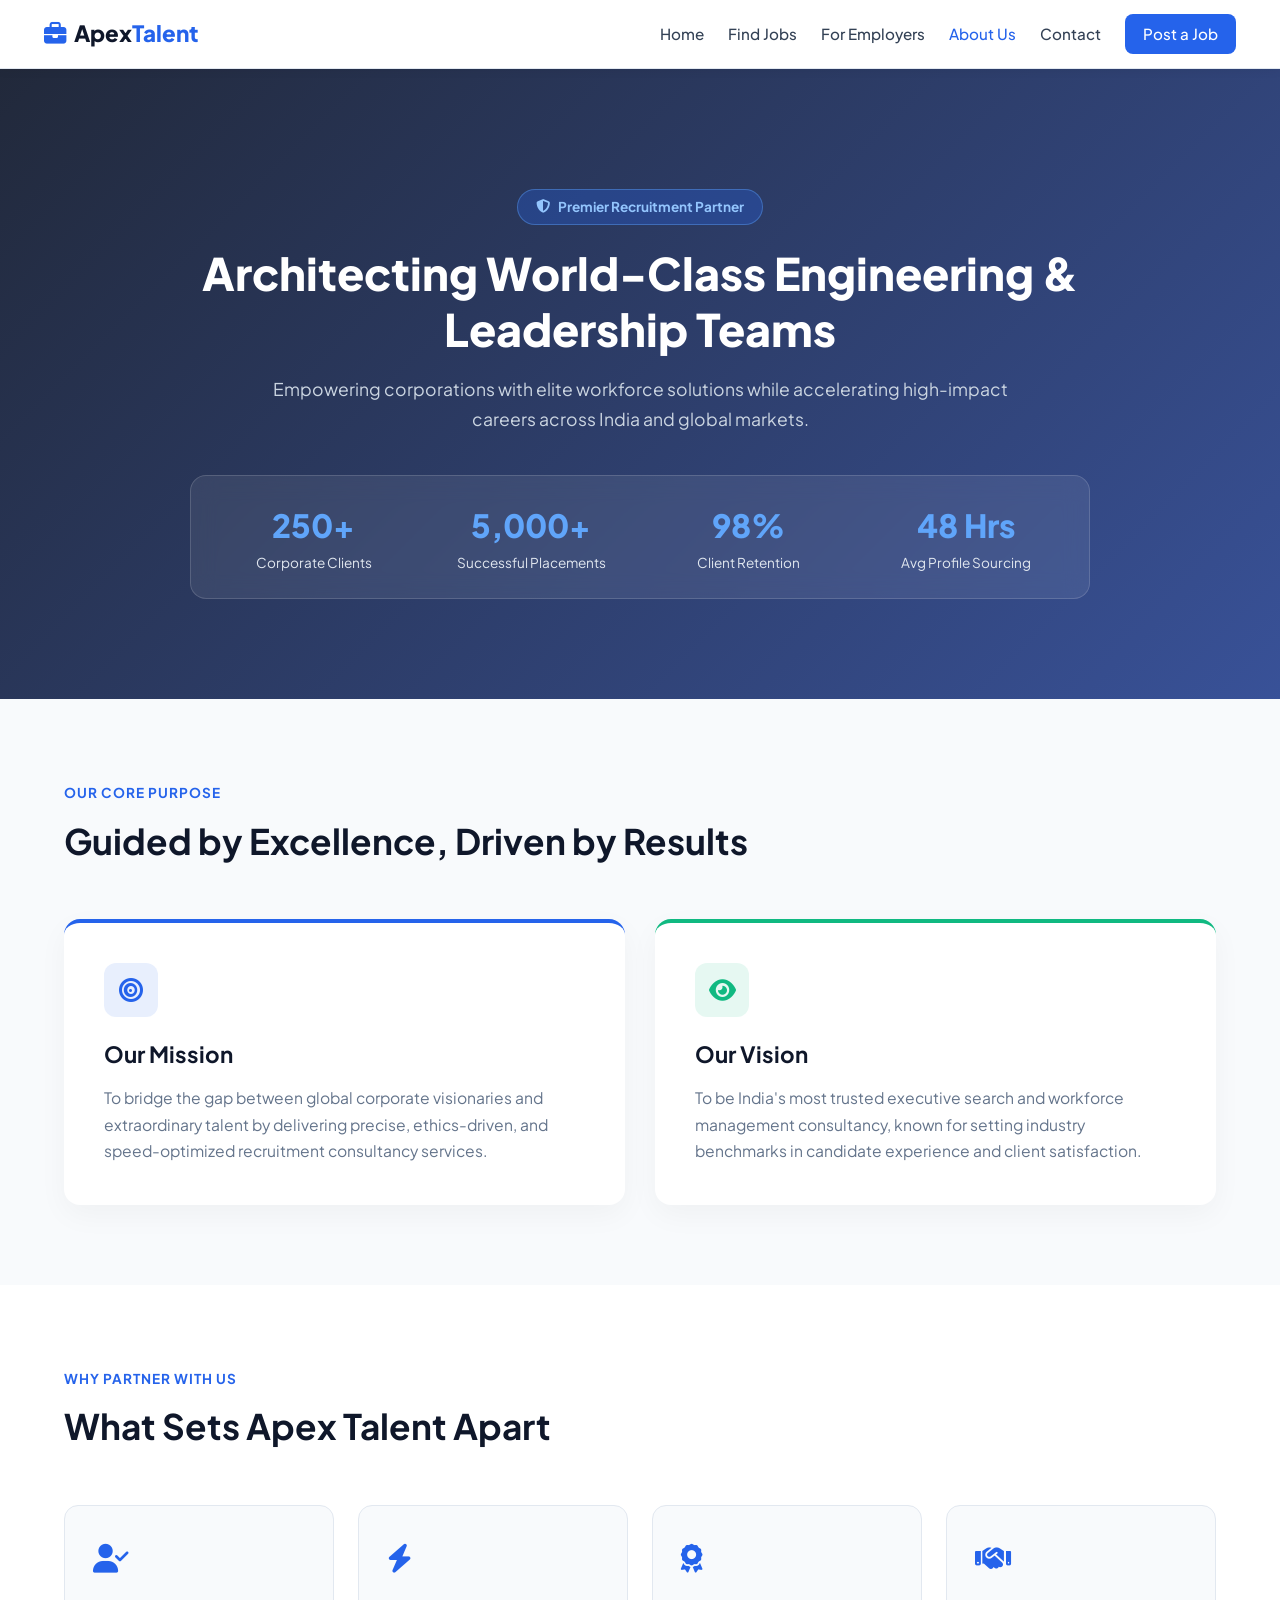
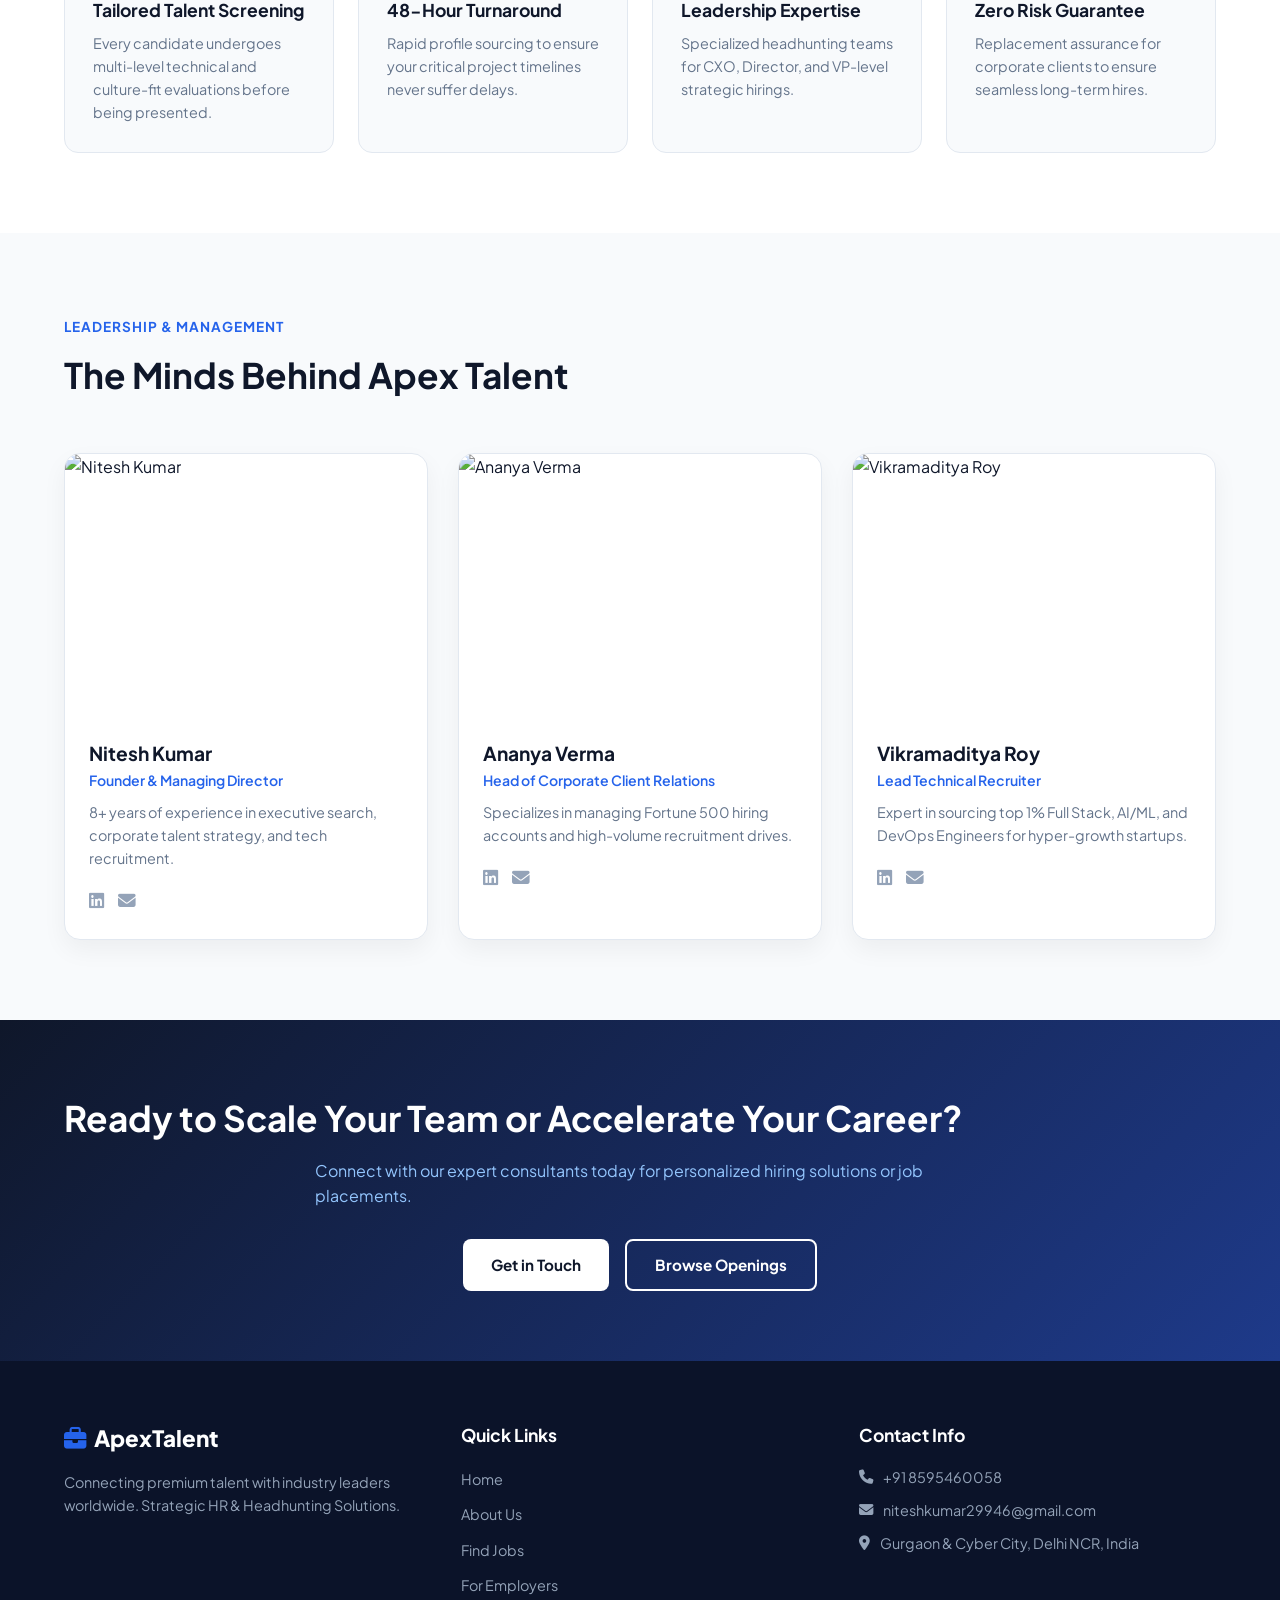
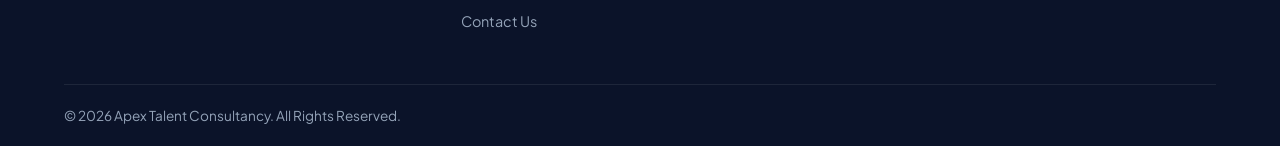
==== about.html @ 0c90e1e0 "added" ====
<!DOCTYPE html>
<html lang="en">
<head>
  <meta charset="UTF-8">
  <meta name="viewport" content="width=device-width, initial-scale=1.0">
  <title>About Us | Apex Talent Consultancy</title>
   <link rel="icon" type="image/png" href="logo.png">
  <!-- FontAwesome & Google Fonts -->
  <link rel="stylesheet" href="https://cdnjs.cloudflare.com/ajax/libs/font-awesome/6.4.0/css/all.min.css">
  <link href="https://fonts.googleapis.com/css2?family=Plus+Jakarta+Sans:wght@400;500;600;700;800&display=swap" rel="stylesheet">
  <link rel="stylesheet" href="style.css">
</head>
<body>

  <!-- ==========================================================================
       1. HEADER / NAVBAR
       ========================================================================== -->
  <header class="site-header">
    <div class="nav-container">
      <a href="index.html" class="brand-logo">
        <i class="fa-solid fa-briefcase"></i>
        <span>Apex<span class="highlight">Talent</span></span>
      </a>

      <button class="mobile-toggle" id="mobileToggleBtn" aria-label="Toggle menu">
        <i class="fa-solid fa-bars"></i>
      </button>

      <div class="nav-links" id="navLinksMenu">
        <a href="index.html" class="nav-link">Home</a>
        <a href="jobs.html" class="nav-link">Find Jobs</a>
        <a href="employers.html" class="nav-link">For Employers</a>
        <a href="about.html" class="nav-link active">About Us</a>
        <a href="contact.html" class="nav-link">Contact</a>
        <a href="contact.html" class="nav-btn">Post a Job</a>
      </div>
    </div>
  </header>

  <!-- ==========================================================================
       2. HERO SECTION (WITH HD BACKGROUND IMAGE & OVERLAY)
       ========================================================================== -->
  <section class="about-hero">
    <div class="about-hero-overlay"></div>
    <div class="about-hero-content">
      <span class="hero-badge"><i class="fa-solid fa-shield-halved"></i> Premier Recruitment Partner</span>
      <h1>Architecting World-Class Engineering & Leadership Teams</h1>
      <p>Empowering corporations with elite workforce solutions while accelerating high-impact careers across India and global markets.</p>
      
      <div class="about-hero-stats">
        <div class="stat-box">
          <h3>250+</h3>
          <p>Corporate Clients</p>
        </div>
        <div class="stat-box">
          <h3>5,000+</h3>
          <p>Successful Placements</p>
        </div>
        <div class="stat-box">
          <h3>98%</h3>
          <p>Client Retention</p>
        </div>
        <div class="stat-box">
          <h3>48 Hrs</h3>
          <p>Avg Profile Sourcing</p>
        </div>
      </div>
    </div>
  </section>

  <!-- ==========================================================================
       3. MISSION & VISION SECTION
       ========================================================================== -->
  <section class="about-section bg-light">
    <div class="container">
      <div class="section-title text-center">
        <span class="sub-heading">Our Core Purpose</span>
        <h2>Guided by Excellence, Driven by Results</h2>
      </div>

      <div class="grid-2-col">
        <div class="info-card border-accent-blue">
          <div class="card-icon blue"><i class="fa-solid fa-bullseye"></i></div>
          <h3>Our Mission</h3>
          <p>To bridge the gap between global corporate visionaries and extraordinary talent by delivering precise, ethics-driven, and speed-optimized recruitment consultancy services.</p>
        </div>

        <div class="info-card border-accent-emerald">
          <div class="card-icon emerald"><i class="fa-solid fa-eye"></i></div>
          <h3>Our Vision</h3>
          <p>To be India's most trusted executive search and workforce management consultancy, known for setting industry benchmarks in candidate experience and client satisfaction.</p>
        </div>
      </div>
    </div>
  </section>

  <!-- ==========================================================================
       4. WHY CHOOSE US / VALUE PROPOSITION
       ========================================================================== -->
  <section class="about-section bg-white">
    <div class="container">
      <div class="section-title text-center">
        <span class="sub-heading">Why Partner With Us</span>
        <h2>What Sets Apex Talent Apart</h2>
      </div>

      <div class="grid-4-col">
        <div class="feature-card">
          <div class="feature-icon"><i class="fa-solid fa-user-check"></i></div>
          <h4>Tailored Talent Screening</h4>
          <p>Every candidate undergoes multi-level technical and culture-fit evaluations before being presented.</p>
        </div>

        <div class="feature-card">
          <div class="feature-icon"><i class="fa-solid fa-bolt"></i></div>
          <h4>48-Hour Turnaround</h4>
          <p>Rapid profile sourcing to ensure your critical project timelines never suffer delays.</p>
        </div>

        <div class="feature-card">
          <div class="feature-icon"><i class="fa-solid fa-award"></i></div>
          <h4>Leadership Expertise</h4>
          <p>Specialized headhunting teams for CXO, Director, and VP-level strategic hirings.</p>
        </div>

        <div class="feature-card">
          <div class="feature-icon"><i class="fa-solid fa-handshake"></i></div>
          <h4>Zero Risk Guarantee</h4>
          <p>Replacement assurance for corporate clients to ensure seamless long-term hires.</p>
        </div>
      </div>
    </div>
  </section>

  <!-- ==========================================================================
       5. CORE LEADERSHIP TEAM
       ========================================================================== -->
  <section class="about-section bg-light">
    <div class="container">
      <div class="section-title text-center">
        <span class="sub-heading">Leadership & Management</span>
        <h2>The Minds Behind Apex Talent</h2>
      </div>

      <div class="grid-3-col">
        <!-- Team Member 1 -->
        <div class="team-card">
          <div class="team-img-wrapper">
            <img src="https://images.unsplash.com/photo-1560250097-0b93528c311a?auto=format&fit=crop&w=500&q=80" alt="Nitesh Kumar">
          </div>
          <div class="team-details">
            <h4>Nitesh Kumar</h4>
            <p class="role">Founder & Managing Director</p>
            <p class="bio">8+ years of experience in executive search, corporate talent strategy, and tech recruitment.</p>
            <div class="team-socials">
              <a href="#"><i class="fa-brands fa-linkedin"></i></a>
              <a href="mailto:niteshkumar29946@gmail.com"><i class="fa-solid fa-envelope"></i></a>
            </div>
          </div>
        </div>

        <!-- Team Member 2 -->
        <div class="team-card">
          <div class="team-img-wrapper">
            <img src="https://images.unsplash.com/photo-1573496359142-b8d87734a5a2?auto=format&fit=crop&w=500&q=80" alt="Ananya Verma">
          </div>
          <div class="team-details">
            <h4>Ananya Verma</h4>
            <p class="role">Head of Corporate Client Relations</p>
            <p class="bio">Specializes in managing Fortune 500 hiring accounts and high-volume recruitment drives.</p>
            <div class="team-socials">
              <a href="#"><i class="fa-brands fa-linkedin"></i></a>
              <a href="#"><i class="fa-solid fa-envelope"></i></a>
            </div>
          </div>
        </div>

        <!-- Team Member 3 -->
        <div class="team-card">
          <div class="team-img-wrapper">
            <img src="https://images.unsplash.com/photo-1519085360753-af0119f7cbe7?auto=format&fit=crop&w=500&q=80" alt="Vikramaditya Roy">
          </div>
          <div class="team-details">
            <h4>Vikramaditya Roy</h4>
            <p class="role">Lead Technical Recruiter</p>
            <p class="bio">Expert in sourcing top 1% Full Stack, AI/ML, and DevOps Engineers for hyper-growth startups.</p>
            <div class="team-socials">
              <a href="#"><i class="fa-brands fa-linkedin"></i></a>
              <a href="#"><i class="fa-solid fa-envelope"></i></a>
            </div>
          </div>
        </div>
      </div>
    </div>
  </section>

  <!-- ==========================================================================
       6. CALL TO ACTION BANNER
       ========================================================================== -->
  <section class="cta-banner">
    <div class="container text-center">
      <h2>Ready to Scale Your Team or Accelerate Your Career?</h2>
      <p>Connect with our expert consultants today for personalized hiring solutions or job placements.</p>
      <div class="cta-actions">
        <a href="contact.html" class="btn btn-light">Get in Touch</a>
        <a href="jobs.html" class="btn btn-outline-light">Browse Openings</a>
      </div>
    </div>
  </section>

  <!-- ==========================================================================
       7. FOOTER
       ========================================================================== -->
  <footer class="site-footer">
    <div class="container footer-grid">
      <div class="footer-brand">
        <a href="index.html" class="brand-logo light">
          <i class="fa-solid fa-briefcase"></i>
          <span>Apex<span class="highlight">Talent</span></span>
        </a>
        <p>Connecting premium talent with industry leaders worldwide. Strategic HR & Headhunting Solutions.</p>
      </div>

      <div class="footer-links">
        <h4>Quick Links</h4>
        <ul>
          <li><a href="index.html">Home</a></li>
          <li><a href="about.html">About Us</a></li>
          <li><a href="jobs.html">Find Jobs</a></li>
          <li><a href="employers.html">For Employers</a></li>
          <li><a href="contact.html">Contact Us</a></li>
        </ul>
      </div>

      <div class="footer-links">
        <h4>Contact Info</h4>
        <ul class="contact-info-list">
          <li><i class="fa-solid fa-phone"></i> +91 8595460058</li>
          <li><i class="fa-solid fa-envelope"></i> niteshkumar29946@gmail.com</li>
          <li><i class="fa-solid fa-location-dot"></i> Gurgaon & Cyber City, Delhi NCR, India</li>
        </ul>
      </div>
    </div>
    <div class="footer-bottom text-center">
      <p>&copy; 2026 Apex Talent Consultancy. All Rights Reserved.</p>
    </div>
  </footer>

  <script src="main.js"></script>
</body>
</html>
---- style.css ----
/* ==========================================================================
   GLOBAL DESIGN SYSTEM & THEME VARIABLES
   ========================================================================== */
@import url('https://fonts.googleapis.com/css2?family=Plus+Jakarta+Sans:wght@300;400;500;600;700;800&display=swap');

:root {
  /* Color Palette */
  --primary-navy: #0f172a;
  --secondary-navy: #1e293b;
  --accent-blue: #2563eb;
  --accent-blue-hover: #1d4ed8;
  --accent-emerald: #10b981;
  --accent-emerald-hover: #059669;
  --text-main: #0f172a;
  --text-muted: #64748b;
  --text-light: #f8fafc;
  --bg-light: #f8fafc;
  --card-bg: rgba(255, 255, 255, 0.85);
  --glass-bg: rgba(255, 255, 255, 0.65);
  --glass-border: rgba(255, 255, 255, 0.4);
  
  /* Typography */
  --font-main: 'Plus Jakarta Sans', sans-serif;
  
  /* Shadows & Transitions */
  --shadow-sm: 0 2px 8px rgba(15, 23, 42, 0.05);
  --shadow-md: 0 8px 24px rgba(15, 23, 42, 0.08);
  --shadow-lg: 0 16px 32px rgba(15, 23, 42, 0.12);
  --shadow-glass: 0 8px 32px 0 rgba(31, 38, 135, 0.15);
  --transition: all 0.3s cubic-bezier(0.4, 0, 0.2, 1);
}

* {
  margin: 0;
  padding: 0;
  box-sizing: border-box;
  font-family: var(--font-main);
}

body {
  background-color: var(--bg-light);
  color: var(--text-main);
  overflow-x: hidden;
  line-height: 1.6;
}

/* Glassmorphism Card Effect */
.glass-card {
  background: var(--glass-bg);
  backdrop-filter: blur(12px);
  -webkit-backdrop-filter: blur(12px);
  border: 1px solid var(--glass-border);
  border-radius: 16px;
  box-shadow: var(--shadow-glass);
}

.glass-card-dark {
  background: rgba(15, 23, 42, 0.75);
  backdrop-filter: blur(12px);
  -webkit-backdrop-filter: blur(12px);
  border: 1px solid rgba(255, 255, 255, 0.1);
  border-radius: 16px;
  color: var(--text-light);
}

/* Buttons */
.btn {
  display: inline-flex;
  align-items: center;
  justify-content: center;
  gap: 8px;
  padding: 12px 28px;
  font-weight: 600;
  border-radius: 8px;
  text-decoration: none;
  cursor: pointer;
  transition: var(--transition);
  border: none;
  font-size: 0.95rem;
}

.btn-blue {
  background-color: var(--accent-blue);
  color: #fff;
}

.btn-blue:hover {
  background-color: var(--accent-blue-hover);
  transform: translateY(-2px);
  box-shadow: 0 6px 20px rgba(37, 99, 235, 0.35);
}

.btn-emerald {
  background-color: var(--accent-emerald);
  color: #fff;
}

.btn-emerald:hover {
  background-color: var(--accent-emerald-hover);
  transform: translateY(-2px);
  box-shadow: 0 6px 20px rgba(16, 185, 129, 0.35);
}

.btn-outline-light {
  background: transparent;
  border: 2px solid #fff;
  color: #fff;
}

.btn-outline-light:hover {
  background: #fff;
  color: var(--primary-navy);
}

/* Sticky Header & Navbar */
.navbar {
  position: fixed;
  top: 0;
  left: 0;
  width: 100%;
  z-index: 1000;
  padding: 16px 5%;
  display: flex;
  justify-content: space-between;
  align-items: center;
  transition: var(--transition);
}

.navbar.scrolled {
  background: rgba(255, 255, 255, 0.9);
  backdrop-filter: blur(15px);
  box-shadow: var(--shadow-sm);
  padding: 12px 5%;
}

.navbar .logo {
  font-size: 1.5rem;
  font-weight: 800;
  color: #fff;
  text-decoration: none;
  letter-spacing: -0.5px;
}

.navbar.scrolled .logo {
  color: var(--primary-navy);
}

.navbar .logo span {
  color: var(--accent-blue);
}

.nav-links {
  display: flex;
  gap: 32px;
  list-style: none;
  align-items: center;
}

.nav-links a {
  text-decoration: none;
  color: rgba(255, 255, 255, 0.85);
  font-weight: 500;
  transition: var(--transition);
  font-size: 0.95rem;
}

.navbar.scrolled .nav-links a {
  color: var(--secondary-navy);
}

.nav-links a:hover,
.nav-links a.active {
  color: var(--accent-blue) !important;
}

/* ==========================================================================
   DUAL SPLIT-SCREEN HERO SECTION
   ========================================================================== */
.hero-split {
  display: flex;
  width: 100vw;
  height: 100vh;
  position: relative;
  overflow: hidden;
}

.split-pane {
  flex: 1;
  position: relative;
  display: flex;
  align-items: center;
  justify-content: center;
  padding: 100px 50px 40px;
  transition: flex 0.6s cubic-bezier(0.25, 1, 0.5, 1);
  background-size: cover;
  background-position: center;
}

.split-pane::before {
  content: '';
  position: absolute;
  top: 0; left: 0; right: 0; bottom: 0;
  transition: var(--transition);
}

/* Candidate Side Pane */
.pane-candidate {
  background-image: url('https://images.unsplash.com/photo-1573496359142-b8d87734a5a2?auto=format&fit=crop&w=1600&q=80');
}
.pane-candidate::before {
  background: linear-gradient(135deg, rgba(15, 23, 42, 0.85) 0%, rgba(37, 99, 235, 0.75) 100%);
}

/* Employer Side Pane */
.pane-employer {
  background-image: url('https://images.unsplash.com/photo-1600880292203-757bb62b4baf?auto=format&fit=crop&w=1600&q=80');
}
.pane-employer::before {
  background: linear-gradient(135deg, rgba(15, 23, 42, 0.92) 0%, rgba(16, 185, 129, 0.75) 100%);
}

/* Hover Expand Effect */
.hero-split:hover .split-pane { flex: 0.8; }
.hero-split .split-pane:hover { flex: 1.2; }

.pane-content {
  position: relative;
  z-index: 2;
  color: #fff;
  max-width: 520px;
}

.pane-badge {
  display: inline-block;
  padding: 6px 14px;
  border-radius: 20px;
  font-size: 0.8rem;
  font-weight: 700;
  text-transform: uppercase;
  letter-spacing: 1px;
  margin-bottom: 16px;
}

.candidate-badge { background: rgba(37, 99, 235, 0.3); border: 1px solid var(--accent-blue); }
.employer-badge { background: rgba(16, 185, 129, 0.3); border: 1px solid var(--accent-emerald); }

.pane-content h1 {
  font-size: 2.8rem;
  font-weight: 800;
  line-height: 1.15;
  margin-bottom: 16px;
}

.pane-content p {
  font-size: 1.05rem;
  color: rgba(255, 255, 255, 0.85);
  margin-bottom: 24px;
}

/* ==========================================================================
   STATS BAR & SECTIONS
   ========================================================================== */
.stats-bar {
  display: grid;
  grid-template-columns: repeat(auto-fit, minmax(200px, 1fr));
  gap: 20px;
  margin: -60px auto 60px;
  position: relative;
  z-index: 10;
  max-width: 1100px;
  padding: 30px;
  text-align: center;
}

.stat-item h2 {
  font-size: 2.5rem;
  font-weight: 800;
  color: var(--accent-blue);
}

.stat-item p {
  color: var(--text-muted);
  font-weight: 600;
  font-size: 0.9rem;
}

/* Responsive Styles */
@media (max-width: 992px) {
  .hero-split {
    flex-direction: column;
    height: auto;
    min-height: 100vh;
  }
  .split-pane {
    padding: 120px 24px 60px;
  }
  .hero-split:hover .split-pane,
  .hero-split .split-pane:hover { flex: 1; }
}

/* ==========================================================================
   NEW ADD-ON CSS: MARQUEE GALLERY, TESTIMONIALS & FAQ ACCORDION
   ========================================================================== */

/* 1. Moving Gallery Marquee */
.marquee-container {
  display: flex;
  width: 100%;
  overflow: hidden;
  user-select: none;
}

.marquee-track {
  display: flex;
  gap: 30px;
  animation: scrollMarquee 25s linear infinite;
  white-space: nowrap;
}

.partner-badge {
  background: #f1f5f9;
  padding: 12px 28px;
  border-radius: 40px;
  font-weight: 700;
  color: var(--secondary-navy);
  font-size: 0.95rem;
  display: flex;
  align-items: center;
  gap: 10px;
  border: 1px solid #e2e8f0;
}

@keyframes scrollMarquee {
  0% { transform: translateX(0); }
  100% { transform: translateX(-50%); }
}

/* 2. Testimonial Card Hover Animations */
.testimonial-card {
  transition: transform 0.3s ease, box-shadow 0.3s ease;
}

.testimonial-card:hover {
  transform: translateY(-8px);
  box-shadow: 0 20px 40px rgba(15, 23, 42, 0.12);
}

/* 3. FAQ Active States */
.faq-item.active .faq-icon {
  transform: rotate(180deg);
  color: var(--accent-blue);
}


/* ==========================================================================
   INFINITE IMAGE GALLERY MARQUEE STYLES
   ========================================================================== */

.photo-marquee {
  display: flex;
  width: 100%;
  overflow: hidden;
  position: relative;
  user-select: none;
}

/* Gradient Mask on Edges for Smooth Fade Effect */
.photo-marquee::before,
.photo-marquee::after {
  content: "";
  position: absolute;
  top: 0;
  width: 100px;
  height: 100%;
  z-index: 2;
  pointer-events: none;
}

.photo-marquee::before {
  left: 0;
  background: linear-gradient(to right, #0f172a, transparent);
}

.photo-marquee::after {
  right: 0;
  background: linear-gradient(to left, #0f172a, transparent);
}

.photo-track {
  display: flex;
  gap: 20px;
  width: max-content;
  animation: scrollGallery 30s linear infinite;
}

/* Hover par pause karne ke liye */
.photo-marquee:hover .photo-track {
  animation-play-state: paused;
}

.photo-card {
  position: relative;
  width: 320px;
  height: 220px;
  border-radius: 16px;
  overflow: hidden;
  flex-shrink: 0;
  box-shadow: 0 10px 25px rgba(0, 0, 0, 0.3);
  transition: transform 0.3s ease;
}

.photo-card:hover {
  transform: scale(1.03);
}

.photo-card img {
  width: 100%;
  height: 100%;
  object-fit: cover;
  display: block;
}

/* Hover Overlay Text */
.photo-overlay {
  position: absolute;
  bottom: 0;
  left: 0;
  right: 0;
  background: linear-gradient(to top, rgba(15, 23, 42, 0.9), transparent);
  padding: 20px 16px 12px;
  color: #ffffff;
  font-weight: 600;
  font-size: 0.9rem;
}
.photo-overlay span {
  background: rgba(37, 99, 235, 0.8);
  padding: 4px 10px;
  border-radius: 6px;
  font-size: 0.8rem;
}

/* Infinite Seamless Scroll Animation */
@keyframes scrollGallery {
  0% {
    transform: translateX(0);
  }
  100% {
    transform: translateX(-50%);
  }
}

/* ==========================================================================
   SOLID BULLETPROOF NAVBAR CSS
   ========================================================================== */
.site-header {
  position: sticky;
  top: 0;
  left: 0;
  width: 100%;
  background: #ffffff !important;
  z-index: 9999;
  border-bottom: 1px solid #e2e8f0;
  box-shadow: 0 2px 10px rgba(0,0,0,0.05);
}

.nav-container {
  max-width: 1240px;
  margin: 0 auto;
  padding: 14px 24px;
  display: flex !important;
  align-items: center !important;
  justify-content: space-between !important;
  position: relative;
}

.brand-logo {
  font-size: 1.4rem;
  font-weight: 800;
  color: #0f172a !important;
  text-decoration: none !important;
  display: flex;
  align-items: center;
  gap: 8px;
}

.brand-logo i, .brand-logo .highlight {
  color: #2563eb !important;
}

/* Desktop Navigation Links */
.nav-links {
  display: flex !important;
  align-items: center !important;
  gap: 24px;
}

.nav-link {
  text-decoration: none !important;
  color: #334155 !important;
  font-weight: 600;
  font-size: 0.95rem;
  display: inline-block;
  transition: color 0.2s ease;
}

.nav-link:hover, .nav-link.active {
  color: #2563eb !important;
}

.nav-btn {
  background: #2563eb;
  color: #ffffff !important;
  padding: 8px 18px;
  border-radius: 8px;
  font-weight: 600;
  font-size: 0.9rem;
  text-decoration: none !important;
  transition: background 0.2s ease;
}
.nav-btn:hover {
  background: #1d4ed8;
}

.mobile-toggle {
  display: none !important;
  background: transparent;
  border: none;
  font-size: 1.5rem;
  color: #0f172a;
  cursor: pointer;
  padding: 4px;
}

/* 📱 MOBILE VIEW (768px & below) */
@media screen and (max-width: 768px) {
  .mobile-toggle {
    display: block !important;
  }

  .nav-links {
    display: none !important;
    position: absolute;
    top: 100%;
    left: 0;
    right: 0;
    width: 100%;
    background: #ffffff !important;
    flex-direction: column !important;
    align-items: flex-start !important;
    padding: 16px 24px !important;
    gap: 0 !important;
    box-shadow: 0 15px 25px rgba(0, 0, 0, 0.12);
    border-bottom: 1px solid #e2e8f0;
  }

  /* When Opened in Mobile */
  .nav-links.show-mobile {
    display: flex !important;
  }

  .nav-link {
    width: 100%;
    padding: 12px 0;
    border-bottom: 1px solid #f1f5f9;
    color: #0f172a !important;
    font-size: 1rem;
  }

  .nav-btn {
    width: 100%;
    text-align: center;
    margin-top: 14px;
    padding: 10px 0;
  }
}


/* ==========================================================================
   ABOUT PAGE HIGH-LEVEL STYLES
   ========================================================================== */

/* Hero Section with HD Image & Dark Gradient Overlay */
.about-hero {
  position: relative;
  background: url('https://images.unsplash.com/photo-1522071820081-009f0129c71c?auto=format&fit=crop&w=1920&q=80') center/cover no-repeat;
  padding: 120px 5% 100px;
  color: #ffffff;
  text-align: center;
}

.about-hero-overlay {
  position: absolute;
  top: 0;
  left: 0;
  right: 0;
  bottom: 0;
  background: linear-gradient(135deg, rgba(15, 23, 42, 0.92) 0%, rgba(30, 58, 138, 0.88) 100%);
  z-index: 1;
}

.about-hero-content {
  position: relative;
  z-index: 2;
  max-width: 900px;
  margin: 0 auto;
}

.hero-badge {
  background: rgba(37, 99, 235, 0.3);
  border: 1px solid rgba(96, 165, 250, 0.4);
  color: #93c5fd;
  padding: 6px 18px;
  border-radius: 30px;
  font-size: 0.85rem;
  font-weight: 700;
  display: inline-flex;
  align-items: center;
  gap: 8px;
  margin-bottom: 20px;
}

.about-hero h1 {
  font-size: 2.8rem;
  font-weight: 800;
  line-height: 1.25;
  margin-bottom: 18px;
}

.about-hero p {
  font-size: 1.1rem;
  color: #cbd5e1;
  max-width: 750px;
  margin: 0 auto 40px;
  line-height: 1.7;
}

/* Hero Stats Bar */
.about-hero-stats {
  display: grid;
  grid-template-columns: repeat(auto-fit, minmax(160px, 1fr));
  gap: 20px;
  background: rgba(255, 255, 255, 0.08);
  backdrop-filter: blur(12px);
  padding: 24px;
  border-radius: 16px;
  border: 1px solid rgba(255, 255, 255, 0.15);
}

.stat-box h3 {
  font-size: 2rem;
  color: #60a5fa;
  font-weight: 800;
}

.stat-box p {
  font-size: 0.85rem;
  color: #e2e8f0;
  margin: 0;
}

/* Sections Global */
.about-section {
  padding: 80px 5%;
}

.bg-light { background: #f8fafc; }
.bg-white { background: #ffffff; }

.section-title {
  margin-bottom: 50px;
}
.sub-heading {
  color: #2563eb;
  font-weight: 700;
  text-transform: uppercase;
  font-size: 0.85rem;
  letter-spacing: 1px;
}
.section-title h2 {
  font-size: 2.2rem;
  color: #0f172a;
  margin-top: 8px;
}

/* Layout Grids */
.container {
  max-width: 1200px;
  margin: 0 auto;
}

.grid-2-col {
  display: grid;
  grid-template-columns: repeat(auto-fit, minmax(320px, 1fr));
  gap: 30px;
}

.grid-3-col {
  display: grid;
  grid-template-columns: repeat(auto-fit, minmax(300px, 1fr));
  gap: 30px;
}

.grid-4-col {
  display: grid;
  grid-template-columns: repeat(auto-fit, minmax(240px, 1fr));
  gap: 24px;
}

/* Cards */
.info-card {
  background: #ffffff;
  padding: 40px;
  border-radius: 16px;
  box-shadow: 0 10px 30px rgba(0,0,0,0.04);
  border-top: 4px solid #2563eb;
}
.border-accent-emerald { border-top-color: #10b981; }

.card-icon {
  width: 54px;
  height: 54px;
  border-radius: 12px;
  display: flex;
  align-items: center;
  justify-content: center;
  font-size: 1.5rem;
  margin-bottom: 20px;
}
.card-icon.blue { background: rgba(37,99,235,0.1); color: #2563eb; }
.card-icon.emerald { background: rgba(16,185,129,0.1); color: #10b981; }

.info-card h3 { font-size: 1.4rem; color: #0f172a; margin-bottom: 12px; }
.info-card p { color: #64748b; line-height: 1.7; font-size: 0.98rem; }

/* Feature Cards */
.feature-card {
  background: #f8fafc;
  padding: 28px;
  border-radius: 14px;
  border: 1px solid #e2e8f0;
  transition: transform 0.3s ease;
}
.feature-card:hover { transform: translateY(-5px); }
.feature-icon { font-size: 1.8rem; color: #2563eb; margin-bottom: 16px; }
.feature-card h4 { color: #0f172a; font-size: 1.1rem; margin-bottom: 8px; }
.feature-card p { color: #64748b; font-size: 0.9rem; line-height: 1.6; }

/* Team Cards */
.team-card {
  background: #ffffff;
  border-radius: 16px;
  overflow: hidden;
  box-shadow: 0 10px 25px rgba(0,0,0,0.05);
  border: 1px solid #e2e8f0;
}
.team-img-wrapper { height: 260px; overflow: hidden; }
.team-img-wrapper img { width: 100%; height: 100%; object-fit: cover; }
.team-details { padding: 24px; }
.team-details h4 { font-size: 1.2rem; color: #0f172a; }
.team-details .role { color: #2563eb; font-weight: 600; font-size: 0.88rem; margin-bottom: 10px; }
.team-details .bio { color: #64748b; font-size: 0.9rem; line-height: 1.6; margin-bottom: 16px; }
.team-socials { display: flex; gap: 14px; }
.team-socials a { color: #94a3b8; font-size: 1.1rem; transition: color 0.2s; }
.team-socials a:hover { color: #2563eb; }

/* CTA Banner */
.cta-banner {
  background: linear-gradient(135deg, #0f172a 0%, #1e3a8a 100%);
  padding: 70px 5%;
  color: #ffffff;
}
.cta-banner h2 { font-size: 2.2rem; margin-bottom: 12px; }
.cta-banner p { color: #93c5fd; max-width: 650px; margin: 0 auto 30px; }
.cta-actions { display: flex; gap: 16px; justify-content: center; flex-wrap: wrap; }
.btn-light { background: #ffffff; color: #0f172a; padding: 12px 28px; border-radius: 8px; font-weight: 700; text-decoration: none; }
.btn-outline-light { border: 2px solid #ffffff; color: #ffffff; padding: 12px 28px; border-radius: 8px; font-weight: 700; text-decoration: none; }

/* Footer Styling */
.site-footer { background: #0b1329; color: #94a3b8; padding: 60px 5% 20px; }
.footer-grid { display: grid; grid-template-columns: repeat(auto-fit, minmax(220px, 1fr)); gap: 40px; margin-bottom: 40px; }
.brand-logo.light span { color: #ffffff !important; }
.footer-brand p { margin-top: 14px; font-size: 0.9rem; line-height: 1.6; }
.footer-links h4 { color: #ffffff; font-size: 1.1rem; margin-bottom: 16px; }
.footer-links ul { list-style: none; padding: 0; }
.footer-links li { margin-bottom: 10px; }
.footer-links a { color: #94a3b8; text-decoration: none; font-size: 0.9rem; transition: color 0.2s; }
.footer-links a:hover { color: #60a5fa; }
.contact-info-list li { display: flex; align-items: center; gap: 10px; font-size: 0.9rem; }
.footer-bottom { border-top: 1px solid rgba(255,255,255,0.08); padding-top: 20px; font-size: 0.85rem; }

/* Mobile Adjustments for About Page */
@media screen and (max-width: 768px) {
  .about-hero h1 { font-size: 2rem; }
  .about-hero p { font-size: 0.98rem; }
  .about-section { padding: 50px 5%; }
}
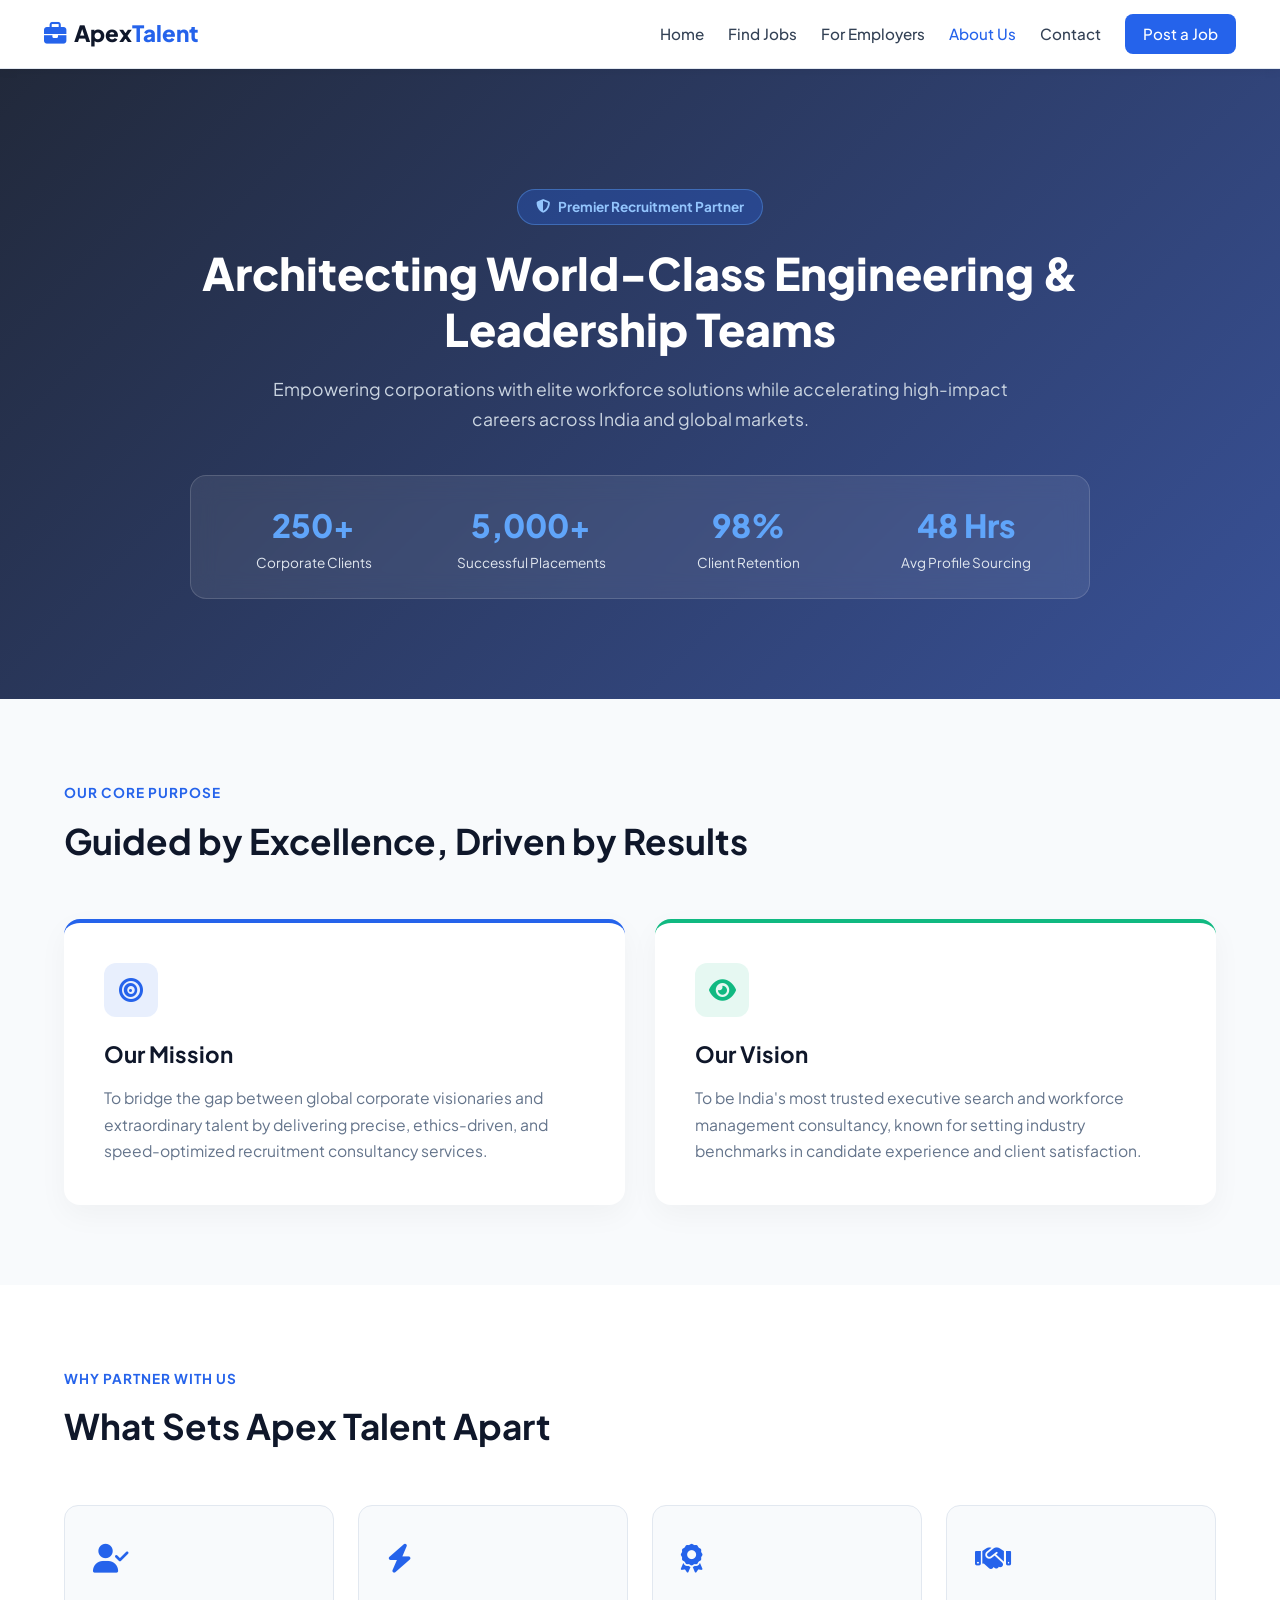
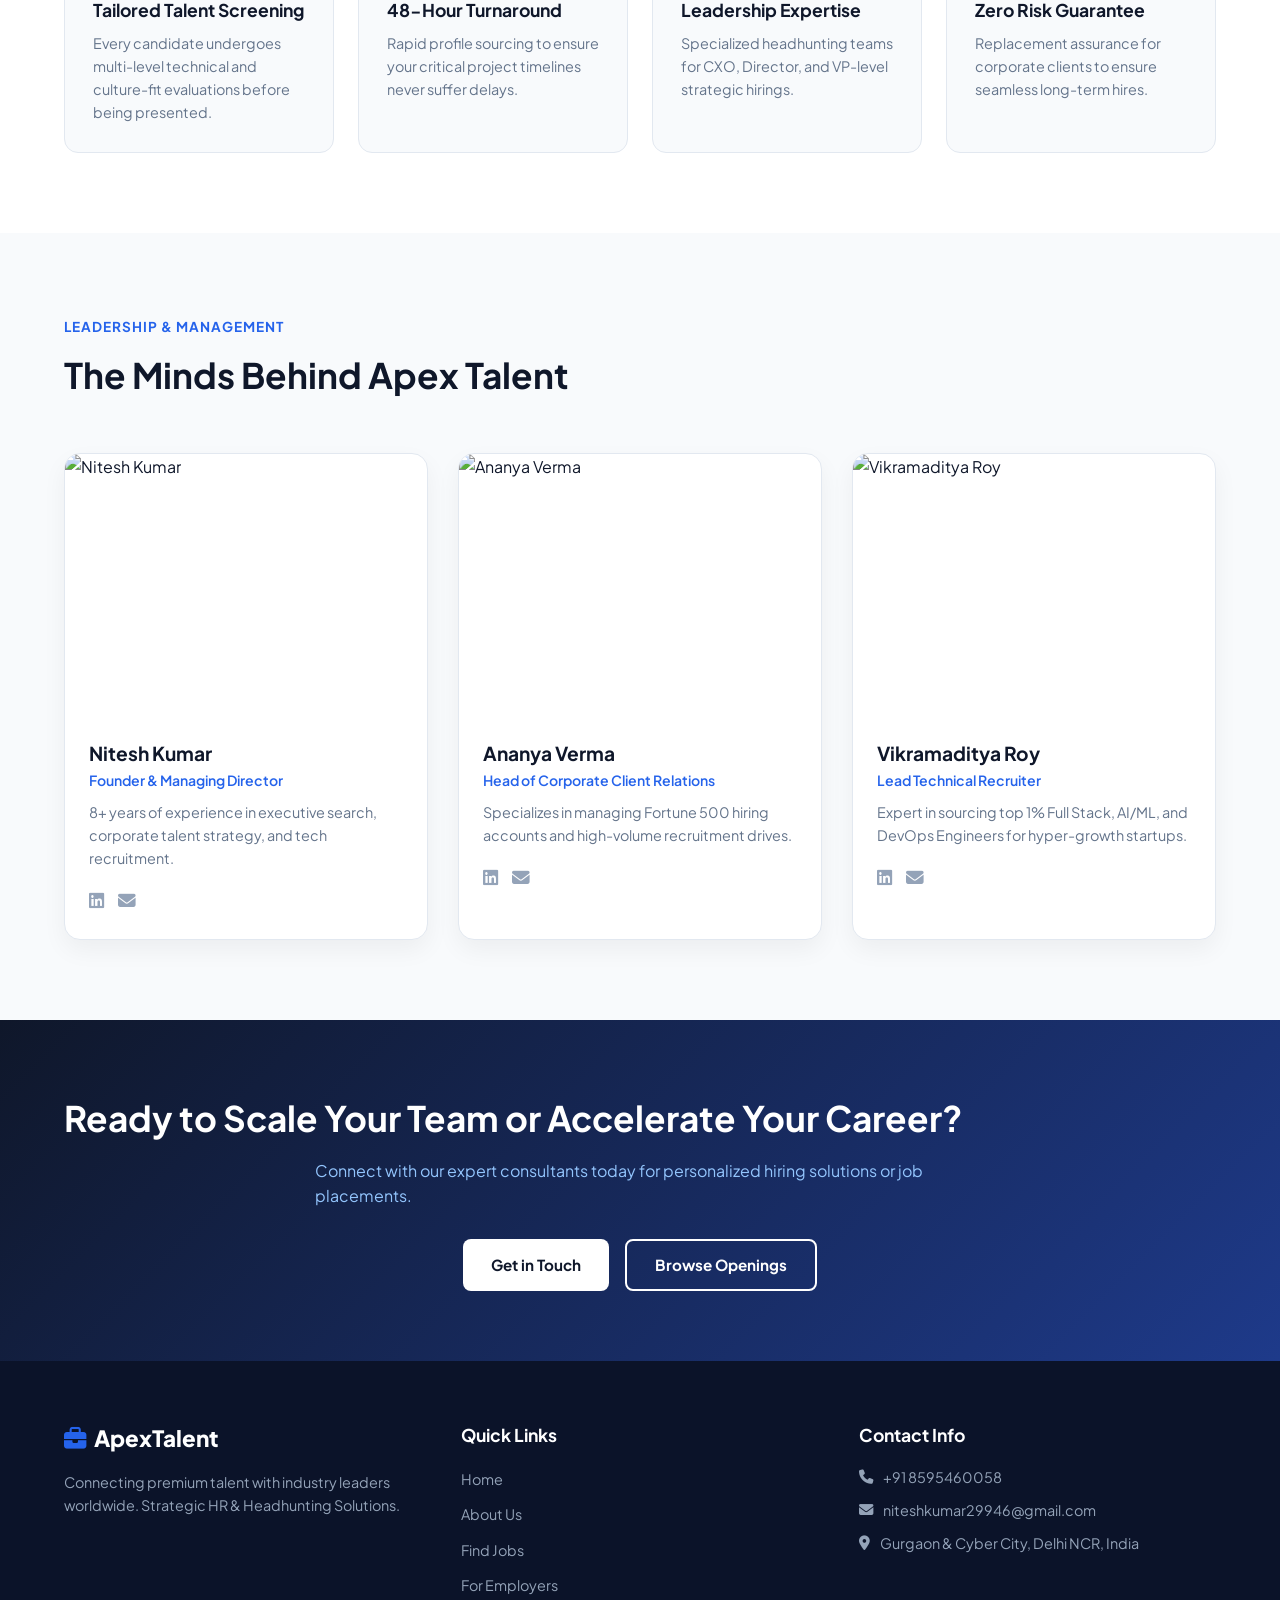
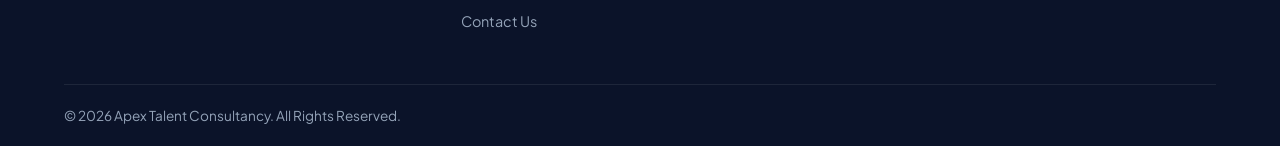
==== commit 6a9e092b: "intial commit" ====
--- a/about.html
+++ b/about.html
@@ -9,6 +9,7 @@
   <link rel="stylesheet" href="https://cdnjs.cloudflare.com/ajax/libs/font-awesome/6.4.0/css/all.min.css">
   <link href="https://fonts.googleapis.com/css2?family=Plus+Jakarta+Sans:wght@400;500;600;700;800&display=swap" rel="stylesheet">
   <link rel="stylesheet" href="style.css">
+  
 </head>
 <body>
 
--- a/style.css
+++ b/style.css
@@ -793,4 +793,131 @@
   .about-hero h1 { font-size: 2rem; }
   .about-hero p { font-size: 0.98rem; }
   .about-section { padding: 50px 5%; }
+}
+
+
+/* ==========================================================================
+   RESPONSIVE FIXES FOR FILTER FORM & CONSULTATION FORM
+   ========================================================================== */
+
+/* Prevent Horizontal Scrolling Page-wide */
+html, body {
+  overflow-x: hidden;
+  max-width: 100%;
+}
+
+/* Fix Glass Cards Container overflow */
+.glass-card, 
+.glass-card-dark {
+  max-width: 100% !important;
+  box-sizing: border-box !important;
+}
+
+/* Desktop & Mobile Input Sizing Safety */
+.glass-card form input,
+.glass-card form select,
+.glass-card form button,
+.glass-card-dark form input,
+.glass-card-dark form textarea,
+.glass-card-dark form button {
+  max-width: 100% !important;
+  box-sizing: border-box !important;
+}
+
+/* --------------------------------------------------------------------------
+   Media Queries: Mobile & Tablet Fixes (768px & below)
+   -------------------------------------------------------------------------- */
+@media screen and (max-width: 768px) {
+  
+  /* 1. Fix Filter Search Bar Overlap */
+  .glass-card {
+    padding: 16px !important;
+    margin-bottom: 24px !important;
+  }
+  
+  .glass-card form {
+    grid-template-columns: 1fr !important; /* Stack all inputs in single column */
+    gap: 12px !important;
+  }
+  
+  .glass-card form button {
+    height: 48px !important;
+    width: 100% !important;
+  }
+
+  /* 2. Fix Request Talent Consultation Form Overlap */
+  .glass-card-dark {
+    padding: 24px 16px !important;
+  }
+
+  .glass-card-dark form {
+    grid-template-columns: 1fr !important; /* Stack 2-column inputs into 1 column */
+    gap: 14px !important;
+  }
+
+  .glass-card-dark form textarea,
+  .glass-card-dark form button {
+    grid-column: span 1 !important; /* Reset full width span for single column */
+    width: 100% !important;
+  }
+}
+
+/* ==========================================================================
+   STATS BAR MOBILE RESPONSIVE FIX
+   ========================================================================== */
+
+.stats-bar {
+  display: grid !important;
+  grid-template-columns: repeat(auto-fit, minmax(180px, 1fr)) !important;
+  gap: 24px !important;
+  padding: 32px 24px !important;
+  text-align: center !important;
+}
+
+.stat-item {
+  display: flex !important;
+  flex-direction: column !important;
+  align-items: center !important;
+  justify-content: center !important;
+}
+
+.stat-item h2 {
+  font-size: 2.5rem !important;
+  font-weight: 800 !important;
+  color: #2563eb !important;
+  margin-bottom: 6px !important;
+  line-height: 1 !important;
+}
+
+.stat-item p {
+  font-size: 0.95rem !important;
+  color: #64748b !important;
+  margin: 0 !important;
+  font-weight: 500 !important;
+}
+
+/* Mobile Screen Specific (< 768px) */
+@media screen and (max-width: 768px) {
+  .stats-bar {
+    grid-template-columns: repeat(2, 1fr) !important; /* 2x2 Clean Grid on Mobile */
+    gap: 20px 12px !important;
+    padding: 24px 16px !important;
+    margin-top: 20px !important;
+  }
+
+  .stat-item h2 {
+    font-size: 1.8rem !important;
+  }
+
+  .stat-item p {
+    font-size: 0.85rem !important;
+  }
+}
+
+/* Extra Small Screens (< 400px) */
+@media screen and (max-width: 400px) {
+  .stats-bar {
+    grid-template-columns: 1fr !important; /* Single column stack */
+    gap: 16px !important;
+  }
 }
